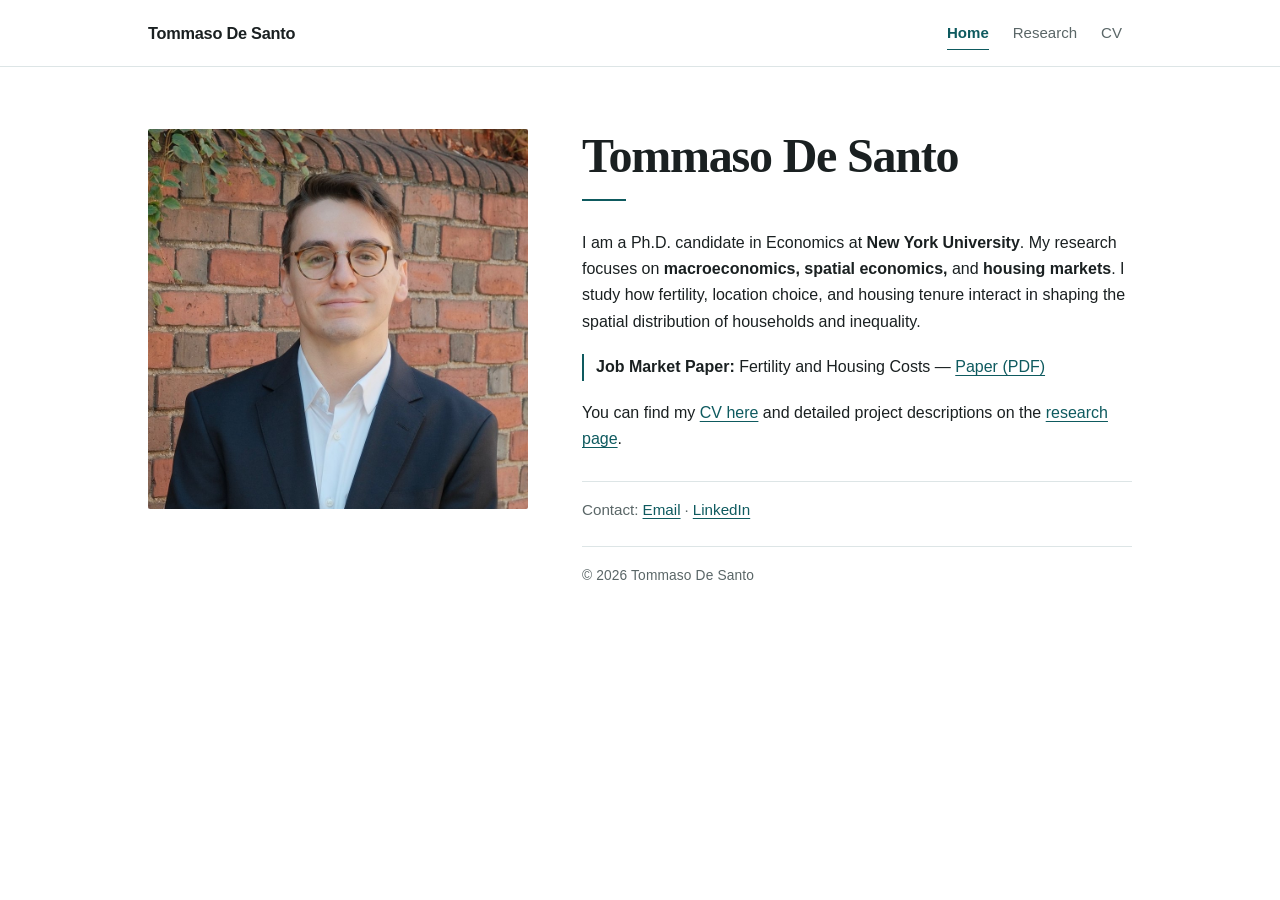
==== index.html @ d0c036b8 "Publish stable JMP link with title and abstract PDF" ====
<!DOCTYPE html>
<html lang="en">
<head>
  <meta charset="utf-8">
  <title>Tommaso De Santo</title>
  <meta name="viewport" content="width=device-width, initial-scale=1">
  <!-- Same shared stylesheet -->
  <link rel="stylesheet" href="style.css">
</head>
<body>

  <!-- Shared, fixed/sticky header (same structure as research, no emojis) -->
  <header class="site-header">
    <div class="inner">
      <a class="brand" href="index.html">Tommaso De Santo</a>
      <div class="header-right">
        <nav class="site-nav">
          <a href="index.html" id="nav-home">Home</a>
          <a href="research.html" id="nav-research">Research</a>
          <a href="cv.html" id="nav-cv">CV</a>
        </nav>
        <!-- No socials block on index header -->
      </div>
    </div>
  </header>

  <!-- Active link setter (same logic as research) -->
  <script>
    (function () {
      const path = location.pathname.split('/').pop() || 'index.html';
      const map = { 'index.html': 'nav-home', 'research.html': 'nav-research', 'cv.html': 'nav-cv' };
      const id = map[path] || 'nav-home';
      const el = document.getElementById(id);
      if (el) el.classList.add('active');
    })();
  </script>

  <!-- Page content -->
  <div class="container">
    <div class="home-grid">
      <div class="photo">
        <img src="assets/headshot.jpg" alt="Tommaso De Santo portrait" width="900" height="900">
      </div>
      <div class="content">
        <h1>Tommaso De Santo</h1>
        <hr>
        <main>
          <p>
            I am a Ph.D. candidate in Economics at <strong>New York University</strong>.
            My research focuses on <strong>macroeconomics, spatial economics,</strong> and <strong>housing markets</strong>.
            I study how fertility, location choice, and housing tenure interact in shaping the spatial distribution of households and inequality.
          </p>
          <p class="jmp-line">
            <strong>Job Market Paper:</strong> Fertility and Housing Costs
            — <a href="jmp.pdf" title="Job market paper PDF">Paper (PDF)</a>
          </p>
          <p>
            You can find my <a href="cv.html">CV here</a> and detailed project descriptions on the
            <a href="research.html">research page</a>.
          </p>
        </main>

        <!-- Index-only contact line (no emojis) -->
        <div class="contact-line" style="margin-top: 20px;">
          <span>Contact: </span>
          <a href="mailto:td2248@nyu.edu">Email</a>
          <span> · </span>
          <a href="https://www.linkedin.com/in/tommaso-de-santo-04191a162/" target="_blank" rel="noopener">LinkedIn</a>
        </div>

        <footer style="margin-top: 16px;">
          © <script>document.write(new Date().getFullYear())</script> Tommaso De Santo
        </footer>
      </div>
    </div>
  </div>
</body>
</html>
---- style.css ----
/* --- Design tokens --- */
:root {
  --maxw: 1040px;
  --page: #ffffff;
  --surface: #ffffff;
  --surface-soft: #f3f6f6;
  --text: #1a2021;
  --muted: #5a6667;
  --accent: #0e5a5f;
  --accent-strong: #093f43;
  --accent-soft: #e3eff0;
  --border: #dde5e6;
  --shadow: none;
  --radius: 0;
  --padx: 28px;
}

/* --- Base --- */
* {
  box-sizing: border-box;
}

html {
  scroll-behavior: smooth;
}

html,
body {
  margin: 0;
  padding: 0;
}

body {
  min-height: 100vh;
  background: var(--page);
  color: var(--text);
  font-family: -apple-system, BlinkMacSystemFont, "Segoe UI", Roboto, Helvetica, Arial, sans-serif;
  font-size: 16px;
  line-height: 1.65;
  text-rendering: optimizeLegibility;
  -webkit-font-smoothing: antialiased;
}

a {
  color: var(--accent);
  text-decoration-thickness: 1px;
  text-underline-offset: 3px;
  transition: color 160ms ease, background-color 160ms ease, border-color 160ms ease, transform 160ms ease;
}

a:hover {
  color: var(--accent-strong);
}

a:focus-visible,
summary:focus-visible {
  outline: 3px solid rgba(14, 90, 95, 0.22);
  outline-offset: 4px;
  border-radius: 3px;
}

/* --- Site header --- */
.site-header {
  position: sticky;
  top: 0;
  z-index: 1000;
  width: 100%;
  background: rgba(255, 255, 255, 0.96);
  border-bottom: 1px solid var(--border);
  box-shadow: none;
  backdrop-filter: blur(12px);
  -webkit-backdrop-filter: blur(12px);
}

.site-header .inner {
  max-width: var(--maxw);
  min-height: 66px;
  margin: 0 auto;
  padding: 10px var(--padx);
  display: flex;
  align-items: center;
  justify-content: space-between;
}

.brand {
  display: inline-flex;
  align-items: center;
  color: var(--text);
  font-size: 1.02rem;
  font-weight: 720;
  letter-spacing: -0.015em;
  text-decoration: none;
}

.brand:hover {
  color: var(--accent);
}

.header-right,
.site-nav {
  display: flex;
  align-items: center;
}

.header-right {
  gap: 18px;
}

.site-nav {
  gap: 4px;
}

.site-nav a {
  position: relative;
  padding: 7px 10px;
  border-radius: 0;
  color: var(--muted);
  font-size: 0.94rem;
  font-weight: 520;
  text-decoration: none;
}

.site-nav a:hover {
  background: transparent;
  color: var(--accent-strong);
}

.site-nav a.active {
  background: transparent;
  color: var(--accent);
  font-weight: 680;
}

.site-nav a.active::after {
  position: absolute;
  right: 10px;
  bottom: 2px;
  left: 10px;
  height: 1px;
  background: currentColor;
  content: "";
}

/* --- Page shell --- */
.container {
  width: calc(100% - 40px);
  max-width: var(--maxw);
  margin: 62px auto 72px;
  padding: 0 var(--padx) 40px;
  background: transparent;
  border: 0;
  border-radius: 0;
  box-shadow: none;
}

/* --- Home layout --- */
.home-grid {
  display: grid;
  grid-template-columns: minmax(260px, 380px) minmax(0, 1fr);
  gap: 54px;
  align-items: start;
}

.photo {
  min-width: 0;
  text-align: center;
}

.photo img {
  display: block;
  width: 100%;
  height: auto;
  aspect-ratio: 1 / 1;
  object-fit: cover;
  border: 0;
  border-radius: 2px;
  box-shadow: none;
}

.content {
  min-width: 0;
}

/* --- Typography --- */
h1,
h2 {
  color: var(--text);
  font-family: "Iowan Old Style", "Palatino Linotype", Palatino, Georgia, "Times New Roman", serif;
  font-weight: 600;
  letter-spacing: -0.025em;
}

h1 {
  margin: 0 0 0.3rem;
  font-size: clamp(2.15rem, 4vw, 3rem);
  line-height: 1.12;
}

h2 {
  margin: 1rem 0 0.45rem;
  font-size: 1.45rem;
}

hr {
  width: 44px;
  margin: 1rem 0 1.8rem;
  border: 0;
  border-top: 2px solid var(--accent);
}

p {
  margin: 0 0 1.2rem;
}

main p,
.content p {
  max-width: 68ch;
  text-align: left;
  hyphens: auto;
  -webkit-hyphens: auto;
  -ms-hyphens: auto;
}

.contact-line {
  display: flex;
  flex-wrap: wrap;
  align-items: center;
  gap: 4px;
  margin-top: 28px !important;
  padding: 15px 0 0;
  background: transparent;
  border: 0;
  border-top: 1px solid var(--border);
  border-radius: 0;
  color: var(--muted);
  font-size: 0.95rem;
}

.jmp-line {
  padding-left: 12px;
  border-left: 2px solid var(--accent);
}

/* Placeholder link: an <a> without href, until the target exists */
a:not([href]) {
  color: var(--muted);
  text-decoration: none;
  cursor: default;
}

/* --- Research page --- */
.research-section {
  margin: 56px 0 0;
}

.research-list {
  display: grid;
  gap: 0;
  margin: 34px 0 0 !important;
  padding: 0 !important;
  list-style: none !important;
  border-top: 1px solid var(--border);
}

.research-item {
  margin: 0 !important;
  padding: 26px 2px 25px;
  overflow: visible;
  background: transparent;
  border: 0;
  border-bottom: 1px solid var(--border);
  border-radius: 0;
  transition: none;
}

.research-item:hover {
  border-color: var(--border);
  box-shadow: none;
  transform: none;
}

.research-item .title {
  color: var(--text);
  font-family: "Iowan Old Style", "Palatino Linotype", Palatino, Georgia, "Times New Roman", serif;
  font-size: 1.13rem;
  line-height: 1.4;
}

.research-item .jmp-label {
  display: block;
  margin-bottom: 4px;
  color: var(--accent);
  font-size: 0.78rem;
  font-weight: 680;
  letter-spacing: 0.06em;
  text-transform: uppercase;
}

.research-item .coauthors,
.research-item .links {
  color: var(--muted);
  font-size: 0.94rem;
}

.research-item details {
  margin: 12px 0 0 !important;
  padding-top: 0;
  border-top: 0;
}

.research-item summary {
  width: max-content;
  cursor: pointer;
  color: var(--accent);
  font-size: 0.92rem;
  font-weight: 680 !important;
  list-style-position: outside;
}

.research-item details[open] summary {
  margin-bottom: 12px;
  color: var(--accent-strong);
}

.research-item details p {
  max-width: 78ch;
  margin-bottom: 0.85rem;
  color: #2e3a3c;
  font-size: 0.95rem;
  line-height: 1.7;
}

.research-item details p:last-child {
  margin-bottom: 0;
}

/* --- Buttons --- */
.button {
  display: inline-flex;
  align-items: center;
  justify-content: center;
  min-height: 44px;
  padding: 10px 18px;
  background: var(--accent);
  border: 1px solid var(--accent);
  border-radius: 2px;
  box-shadow: none;
  color: #fff;
  font-size: 0.95rem;
  font-weight: 650;
  text-decoration: none;
}

.button:hover {
  background: var(--accent-strong);
  border-color: var(--accent-strong);
  color: #fff;
  box-shadow: none;
  transform: none;
}

/* --- Footer --- */
footer {
  margin-top: 42px;
  padding-top: 18px;
  border-top: 1px solid var(--border);
  color: var(--muted);
  font-size: 0.86rem;
  letter-spacing: 0.01em;
}

.content footer {
  margin-top: 24px !important;
}

/* --- Responsive --- */
@media (max-width: 760px) {
  :root {
    --padx: 20px;
  }

  .site-header .inner {
    min-height: 62px;
  }

  .container {
    width: calc(100% - 28px);
    margin: 38px auto 46px;
    padding: 0 14px 30px;
  }

  .home-grid {
    grid-template-columns: 1fr;
    gap: 32px;
  }

  .photo {
    width: min(74vw, 270px);
    margin: 0 auto;
  }

  .content {
    width: 100%;
  }

  h1 {
    font-size: clamp(2rem, 10vw, 2.55rem);
  }

  .research-item {
    padding: 22px 1px;
  }
}

@media (max-width: 600px) {
  .site-header .inner {
    flex-direction: column;
    align-items: stretch;
    gap: 7px;
    padding-top: 11px;
    padding-bottom: 10px;
  }

  .brand {
    justify-content: center;
  }

  .header-right {
    justify-content: center;
    gap: 8px;
  }

  .site-nav {
    justify-content: center;
  }

  .site-nav a {
    padding: 5px 9px;
    font-size: 0.9rem;
  }

  .container {
    width: calc(100% - 20px);
    margin-top: 32px;
    padding: 0 10px 28px;
    border-radius: 0;
  }

  .home-grid {
    gap: 27px;
  }

  .photo {
    width: min(72vw, 245px);
  }

  .contact-line {
    padding: 14px 0 0;
  }

  .research-list {
    gap: 0;
    margin-top: 24px !important;
  }

  .research-item {
    padding: 21px 1px;
  }
}

@media (prefers-reduced-motion: reduce) {
  html {
    scroll-behavior: auto;
  }

  *,
  *::before,
  *::after {
    transition-duration: 0.01ms !important;
  }
}
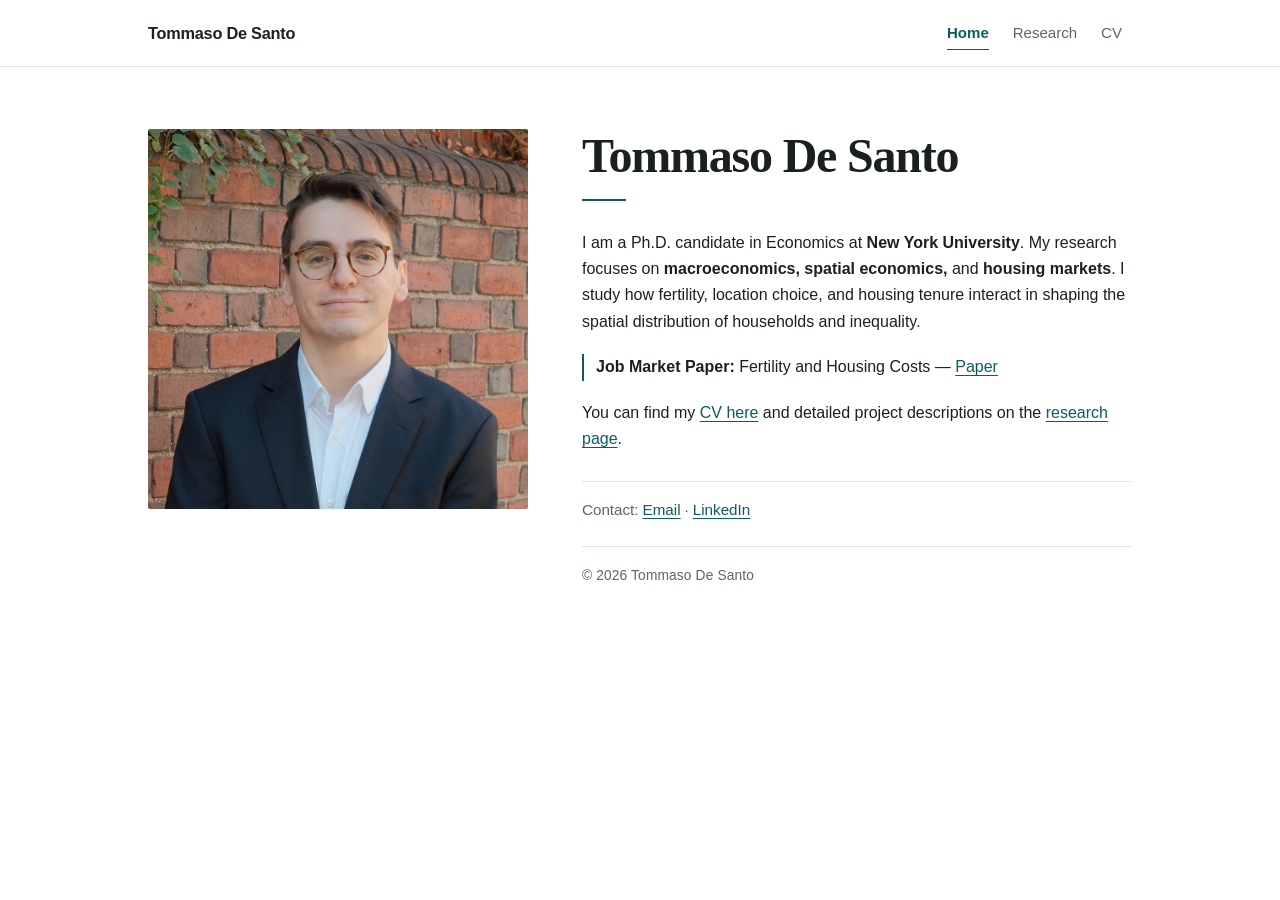
==== commit a8024bee: "Simplify paper and CV link labels" ====
--- a/index.html
+++ b/index.html
@@ -52,7 +52,7 @@
           </p>
           <p class="jmp-line">
             <strong>Job Market Paper:</strong> Fertility and Housing Costs
-            — <a href="jmp.pdf" title="Job market paper PDF">Paper (PDF)</a>
+            — <a href="jmp.pdf" title="Job market paper">Paper</a>
           </p>
           <p>
             You can find my <a href="cv.html">CV here</a> and detailed project descriptions on the
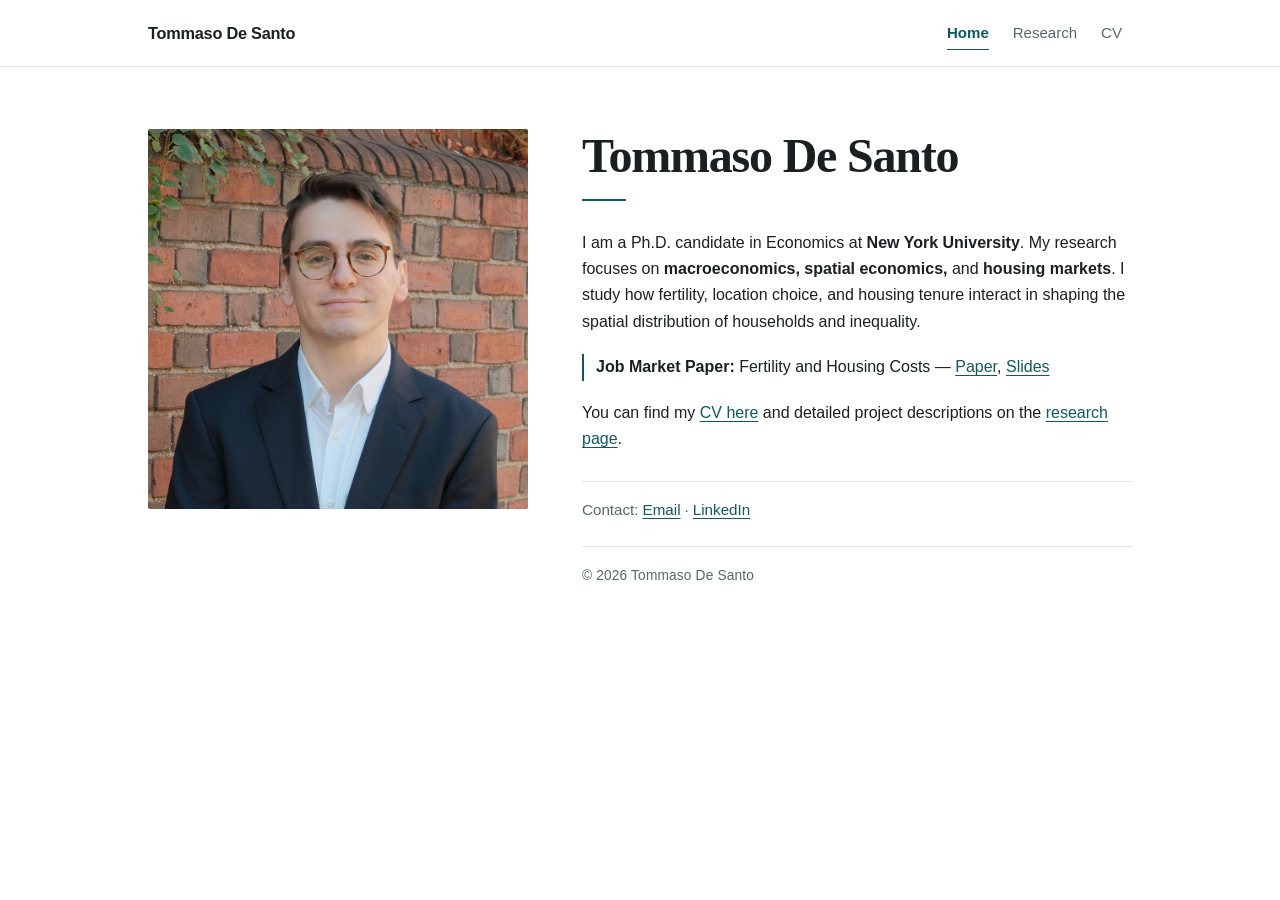
==== commit 33441d0b: "Add JMP slides" ====
--- a/index.html
+++ b/index.html
@@ -52,7 +52,7 @@
           </p>
           <p class="jmp-line">
             <strong>Job Market Paper:</strong> Fertility and Housing Costs
-            — <a href="jmp.pdf" title="Job market paper">Paper</a>
+            — <a href="jmp.pdf" title="Job market paper">Paper</a>, <a href="files/JMP_slides_20261015.pdf">Slides</a>
           </p>
           <p>
             You can find my <a href="cv.html">CV here</a> and detailed project descriptions on the
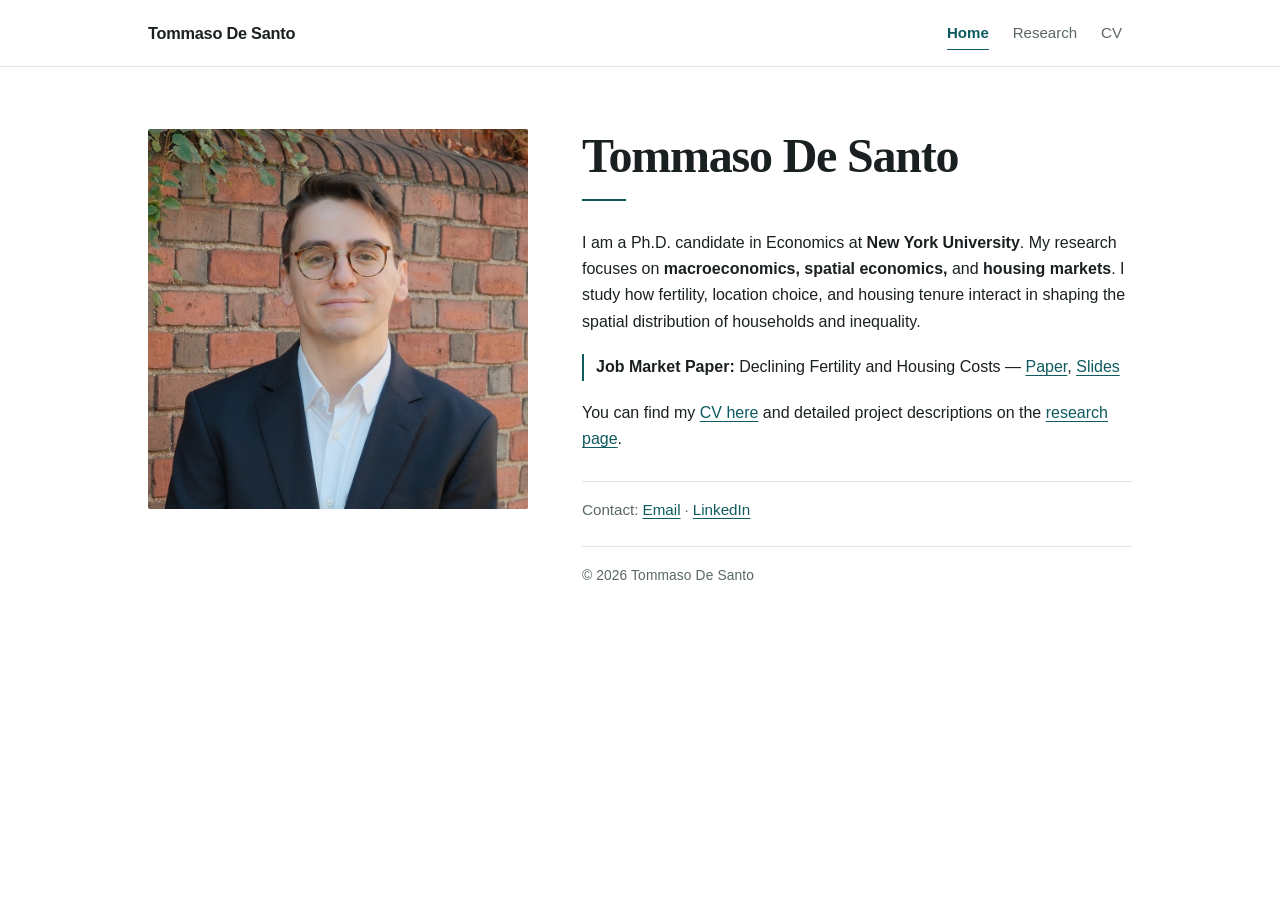
==== commit cc983148: "Update JMP title and research draft labels" ====
--- a/index.html
+++ b/index.html
@@ -51,7 +51,7 @@
             I study how fertility, location choice, and housing tenure interact in shaping the spatial distribution of households and inequality.
           </p>
           <p class="jmp-line">
-            <strong>Job Market Paper:</strong> Fertility and Housing Costs
+            <strong>Job Market Paper:</strong> Declining Fertility and Housing Costs
             — <a href="jmp.pdf" title="Job market paper">Paper</a>, <a href="files/JMP_slides_20261015.pdf">Slides</a>
           </p>
           <p>
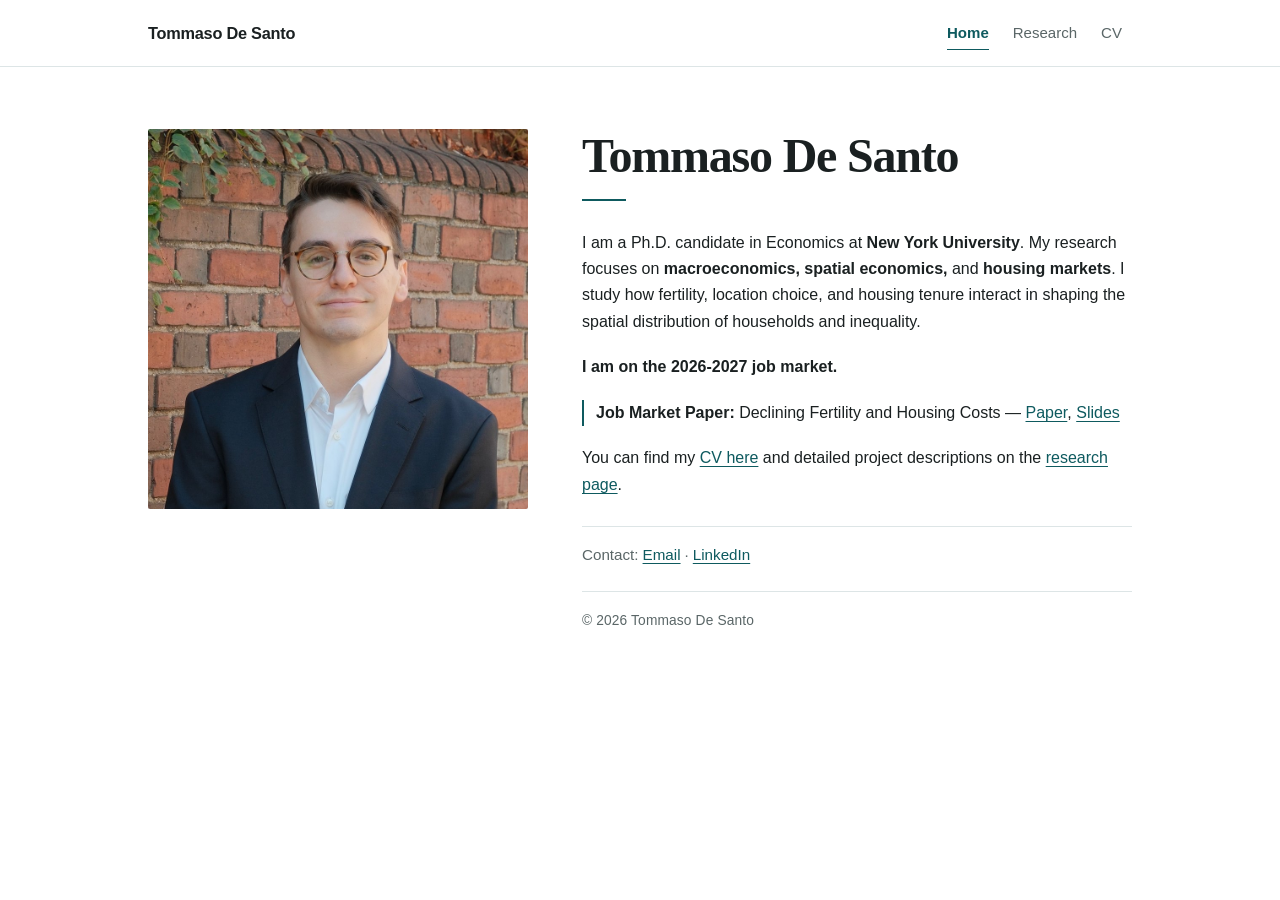
==== commit 0f3865a3: "Add bold 2026-2027 job market announcement" ====
--- a/index.html
+++ b/index.html
@@ -50,6 +50,7 @@
             My research focuses on <strong>macroeconomics, spatial economics,</strong> and <strong>housing markets</strong>.
             I study how fertility, location choice, and housing tenure interact in shaping the spatial distribution of households and inequality.
           </p>
+          <p><strong>I am on the 2026-2027 job market.</strong></p>
           <p class="jmp-line">
             <strong>Job Market Paper:</strong> Declining Fertility and Housing Costs
             — <a href="jmp.pdf" title="Job market paper">Paper</a>, <a href="files/JMP_slides_20261015.pdf">Slides</a>
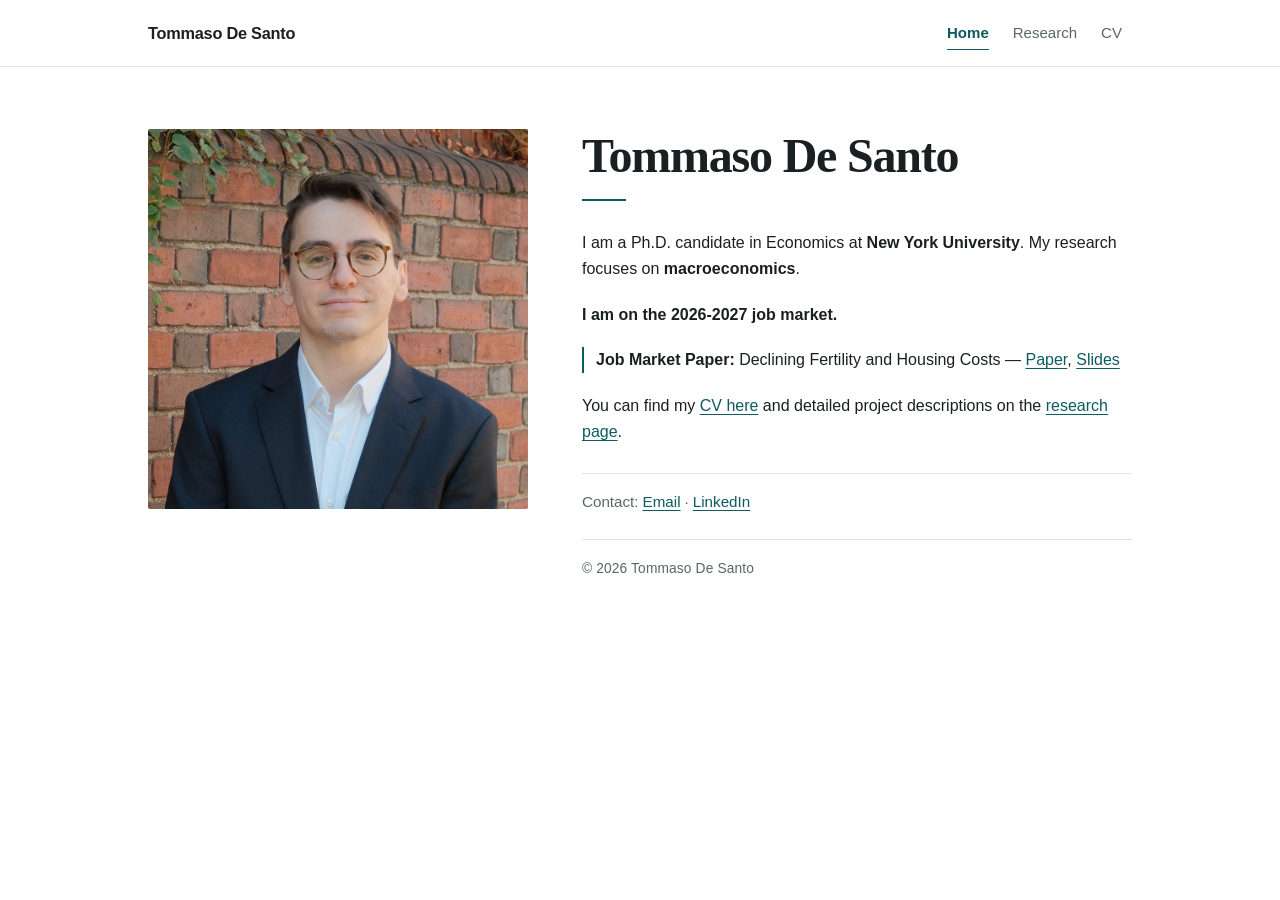
==== commit c6ed732c: "Simplify homepage research introduction" ====
--- a/index.html
+++ b/index.html
@@ -47,8 +47,7 @@
         <main>
           <p>
             I am a Ph.D. candidate in Economics at <strong>New York University</strong>.
-            My research focuses on <strong>macroeconomics, spatial economics,</strong> and <strong>housing markets</strong>.
-            I study how fertility, location choice, and housing tenure interact in shaping the spatial distribution of households and inequality.
+            My research focuses on <strong>macroeconomics</strong>.
           </p>
           <p><strong>I am on the 2026-2027 job market.</strong></p>
           <p class="jmp-line">
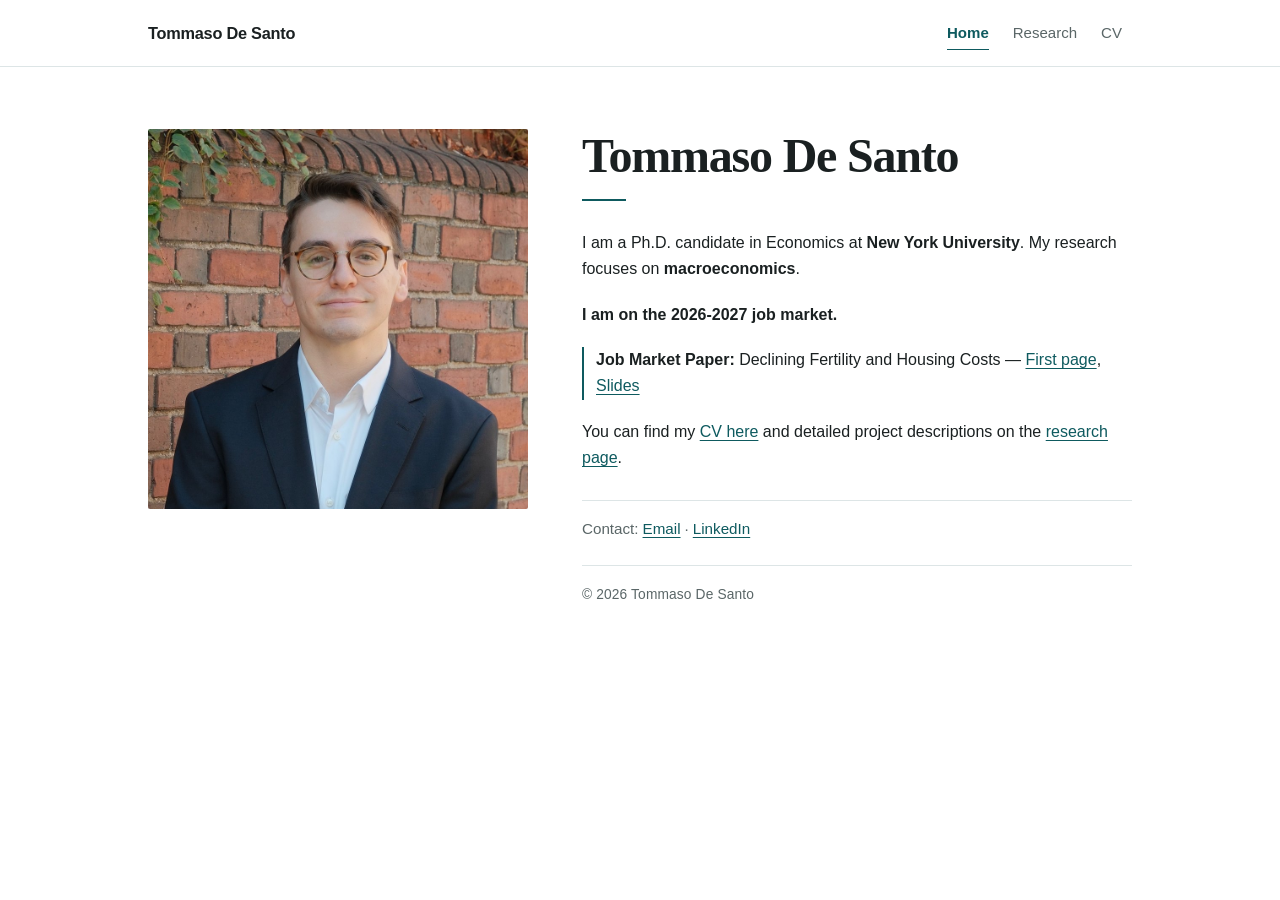
==== commit ee61c743: "Update job market paper first page and CV" ====
--- a/index.html
+++ b/index.html
@@ -52,7 +52,7 @@
           <p><strong>I am on the 2026-2027 job market.</strong></p>
           <p class="jmp-line">
             <strong>Job Market Paper:</strong> Declining Fertility and Housing Costs
-            — <a href="jmp.pdf" title="Job market paper">Paper</a>, <a href="files/JMP_slides_20261015.pdf">Slides</a>
+            — <a href="jmp.pdf" title="First page of the job market paper">First page</a>, <a href="files/JMP_slides_20261015.pdf">Slides</a>
           </p>
           <p>
             You can find my <a href="cv.html">CV here</a> and detailed project descriptions on the
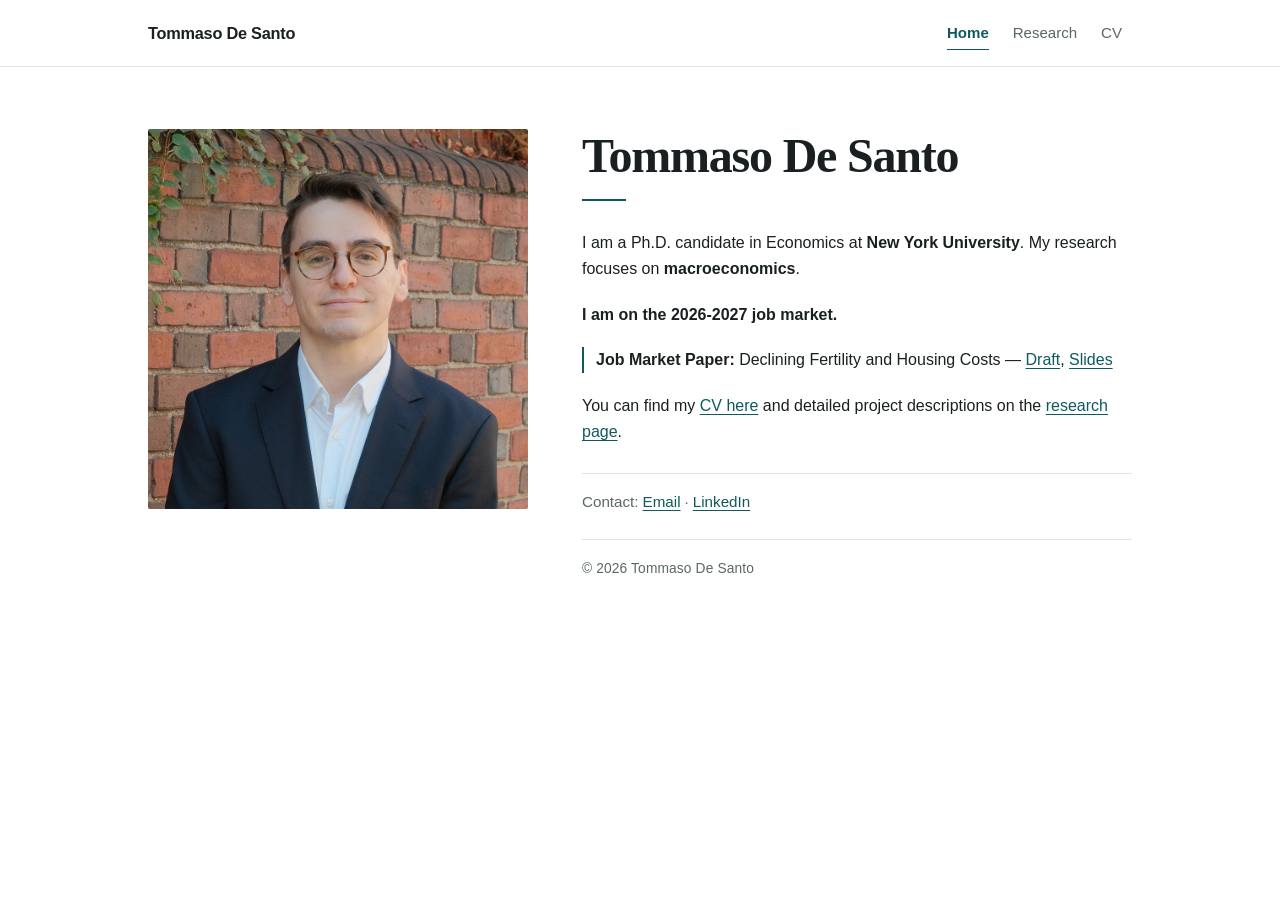
==== commit 2abbb66b: "JMP abstract opening, Draft link label, Oct 29 CV" ====
--- a/index.html
+++ b/index.html
@@ -52,7 +52,7 @@
           <p><strong>I am on the 2026-2027 job market.</strong></p>
           <p class="jmp-line">
             <strong>Job Market Paper:</strong> Declining Fertility and Housing Costs
-            — <a href="jmp.pdf" title="First page of the job market paper">First page</a>, <a href="files/JMP_slides_20261015.pdf">Slides</a>
+            — <a href="jmp.pdf" title="Job market paper">Draft</a>, <a href="files/JMP_slides_20261015.pdf">Slides</a>
           </p>
           <p>
             You can find my <a href="cv.html">CV here</a> and detailed project descriptions on the
